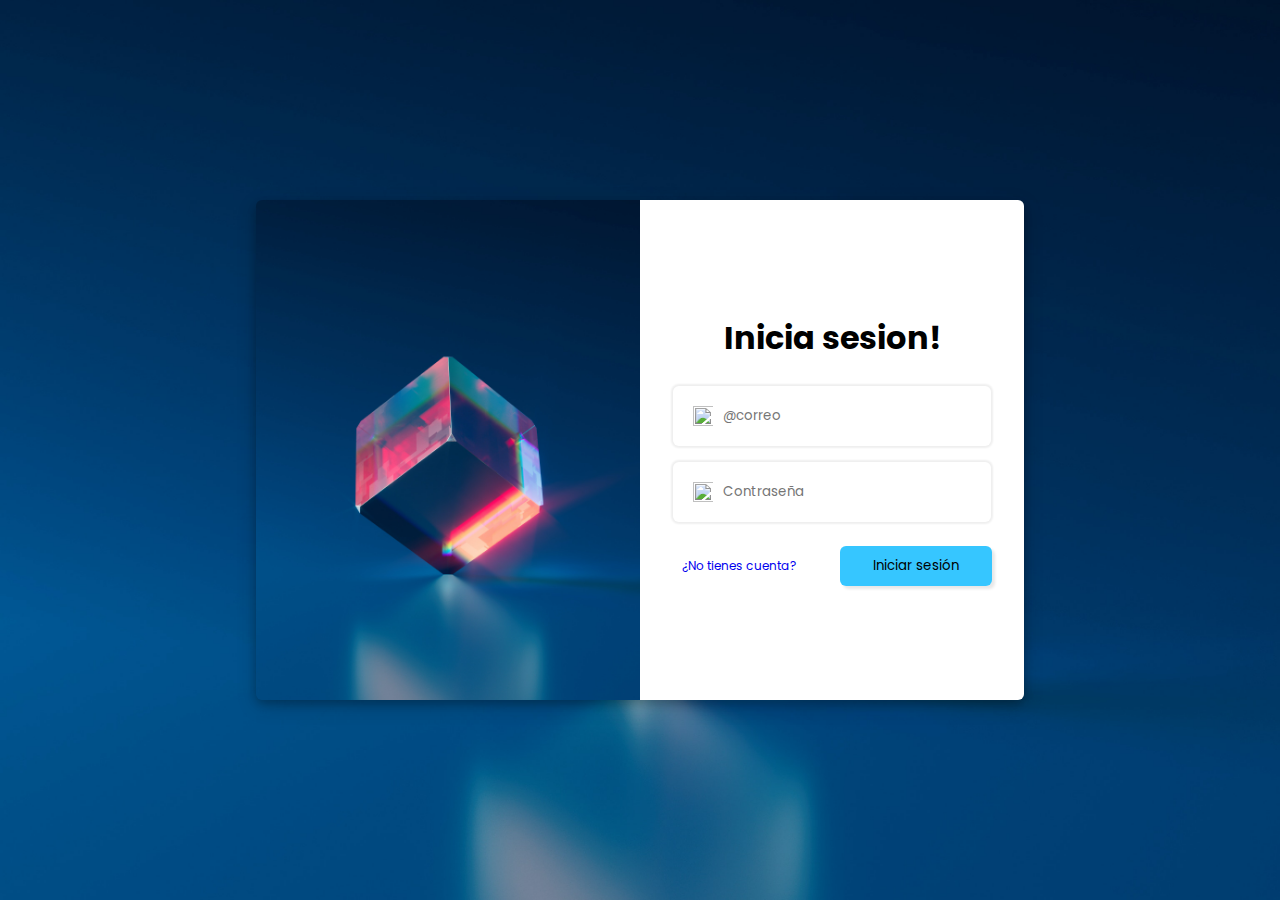
==== src/pages/login.html @ 5f72cad1 "third commi" ====
<!DOCTYPE html>
<html lang="es">
  <head>
    <meta charset="UTF-8" />
    <meta http-equiv="X-UA-Compatible" content="IE=edge" />
    <meta name="viewport" content="width=device-width, initial-scale=1.0" />
    <link rel="stylesheet" href="../styles/loginStyles.css" />
    <link rel="stylesheet" href="../../index.css" />
    <link rel="preconnect" href="https://fonts.googleapis.com" />
    <link rel="preconnect" href="https://fonts.gstatic.com" crossorigin />
    <link
      href="https://fonts.googleapis.com/css2?family=Poppins:wght@200&display=swap"
      rel="stylesheet"
    />
    <link
      rel="stylesheet"
      type="text/css"
      href="https://cdn.jsdelivr.net/npm/toastify-js/src/toastify.min.css"
    />

    <title>Login</title>
  </head>
  <body>
    <div class="container">
      <div class="login__container">
        <div class="backgroun__container">
          <!-- <img
            src="../assets/images/pexels-rostislav-uzunov-5011647.jpg"
            alt="img"
          /> -->
        </div>
        <div class="form__container">
          <form class="form__box">
            <h1>Inicia sesion!</h1>
            <div class="field__container">
              <div class="fields__input__container" id="username_container">
                <div class="icon__container">
                  <img
                    src="https://img.icons8.com/external-kiranshastry-solid-kiranshastry/30/000000/external-user-interface-kiranshastry-solid-kiranshastry-1.png"
                  />
                </div>
                <input
                  name="email"
                  id="email"
                  type="email"
                  placeholder="@correo"
                  required
                />
                <span class="alert_email toogle">Email no valido</span>
              </div>
              <div class="fields__input__container" id="password_container">
                <div class="icon__container">
                  <img
                    src="https://img.icons8.com/material-rounded/40/000000/lock--v1.png"
                  />
                </div>
                <input
                  name="password"
                  id="password"
                  type="password"
                  placeholder="Contraseña"
                  required
                  autocomplete="nickname"
                />
                <span class="alert_pass toogle">contraseña no valido</span>
              </div>
            </div>
            <div class="footer__options">
              <a href="register.html">¿No tienes cuenta?</a>
              <button type="submit" class="btn login__button" id="login">
                Iniciar sesión
              </button>
            </div>
          </form>
        </div>
      </div>
    </div>
    <script src="../js/index.js"></script>
  </body>
</html>
---- src/styles/loginStyles.css ----
.login__container {
  width: 60%;
  height: 500px;
  display: grid;
  grid-template-columns: repeat(2, 1fr);
  justify-content: center;
  align-items: center;
  border-radius: 8px;
  box-shadow: 0 4px 8px 0 rgb(0 0 0 / 20%), 0 6px 20px 0 rgb(0 0 0 / 19%);
  position: relative;
  z-index: 100;
}

.backgroun__container {
  width: 100%;
  height: 100%;
  display: flex;
  justify-content: center;
  align-items: center;
  border-radius: 6px 0 0 6px;
  background: url("../assets/images/pexels-rostislav-uzunov-5011647.jpg")
    no-repeat center center/cover;
  /* background: url("./src/assets/images/pexels-rostislav-uzunov-5011647.jpg")
    no-repeat center center/cover; */
}

.backgroun__container img {
  width: 100%;
  height: 100%;
  border-radius: 6px;
  border-radius: 6px 0 0 6px;
}
.form__container {
  width: 100%;
  height: 100%;
  display: flex;
  justify-content: center;
  align-items: center;
  padding: 15px;
  background: #ffffff;
  border-radius: 0 6px 6px 0;
}
.form__box {
  width: 100%;
  height: 300px;
  display: flex;
  flex-direction: column;
  justify-content: center;
  align-items: center;
  gap: 2rem;
  border-radius: 6px;
  background: #ffffffb7;
  /* box-shadow: 3px 3px 3px rgba(0, 0, 0, 0.356); */
}

.form__box h1 {
  width: 100%;
  text-align: center;
}

.field__container {
  width: 100%;
  height: 40%;
  display: flex;
  flex-direction: column;
  justify-content: center;
  align-items: center;
  gap: 16px;
}
.fields__input__container {
  position: relative;
  width: 90%;
  height: 50%;
  display: flex;
  justify-content: center;
  align-items: center;
  box-shadow: 0 0 2px 2px rgba(0, 0, 0, 0.068);
  padding: 10px;
  border-radius: 6px;
}
.fields__input__container span {
  position: absolute;
  bottom: -16px;
  left: 10px;
  font-size: 11px;
  color: red;
  font-weight: 600;
  transition: all 0.3s;
}
.fields__input__container input {
  width: 100%;
  height: 100%;
  flex: 1;
  border: none;
  outline: none;
  background: #ffffff;
  /* border-bottom: solid 1px rgba(0, 183, 255, 0.336); */
}
.icon__container {
  width: 40px;
  height: 100%;
}
.icon__container img {
  width: 40px;
  height: 100%;
  padding: 10px;
  /* border-bottom: solid 1px rgba(0, 183, 255, 0.336); */
}

.footer__options {
  width: 100%;
  display: grid;
  grid-template-columns: repeat(2, 1fr);
  justify-content: center;
  align-items: center;
  gap: 1rem;
}

.footer__options a {
  width: 100%;
  display: flex;
  justify-content: center;
  align-items: center;
  text-decoration: none;
  font-size: 12px;
}
.footer__options button:hover {
  background: #9a11f2;
  color: #ffffff;
}
.footer__options button {
  width: 90%;
  display: flex;
  justify-content: center;
  align-items: center;
  background: rgba(0, 183, 255, 0.788);
  color: black;
  transition: all 0.3s;
}

.onFocus {
  box-shadow: 0 0 3px 3px rgba(0, 183, 255, 0.253);
}

.invalidField {
  box-shadow: 0 0 2px 2px rgba(236, 5, 5, 0.63);
}
.validField {
  box-shadow: 0 0 2px 2px rgba(5, 236, 63, 0.815);
}

.toogle {
  display: none;
}
#username_container,
#password_container {
  transition: all 0.3s;
}

@media (min-width: 1365px) {
  .login__container {
    width: 1000px;
  }
}

@media (max-width: 1000px) {
  .login__container {
    width: 90%;
  }
  .form__container {
    background: rgba(255, 255, 255, 0.493);
  }
  .form__container {
    border-radius: 6px;
  }
  .fields__input__container {
    background: #ffffff;
  }
  .form__box {
    background: transparent;
  }
}

@media (max-width: 600px) {
  .login__container {
    width: 90%;
    display: flex;
    flex-direction: column;
    justify-content: center;
    align-items: center;
  }
  .backgroun__container {
    display: none;
  }
}
---- index.css ----
* {
  margin: 0;
  padding: 0;
  box-sizing: border-box;
  font-family: "Poppins", sans-serif;
}
body {
  background: url("./src/assets/images/pexels-rostislav-uzunov-5011647.jpg")
    no-repeat center center/cover;
}
.container {
  width: 100%;
  height: 100vh;
  display: flex;
  justify-content: center;
  align-items: center;
  /* background: url("./src/assets/images/pexels-rostislav-uzunov-5011647.jpg")
    no-repeat center center/cover; */
}
.btn {
  cursor: pointer;
  border: none;
  padding: 10px;
  border-radius: 6px;
  box-shadow: 3px 3px 3px rgba(0, 0, 0, 0.096);
}
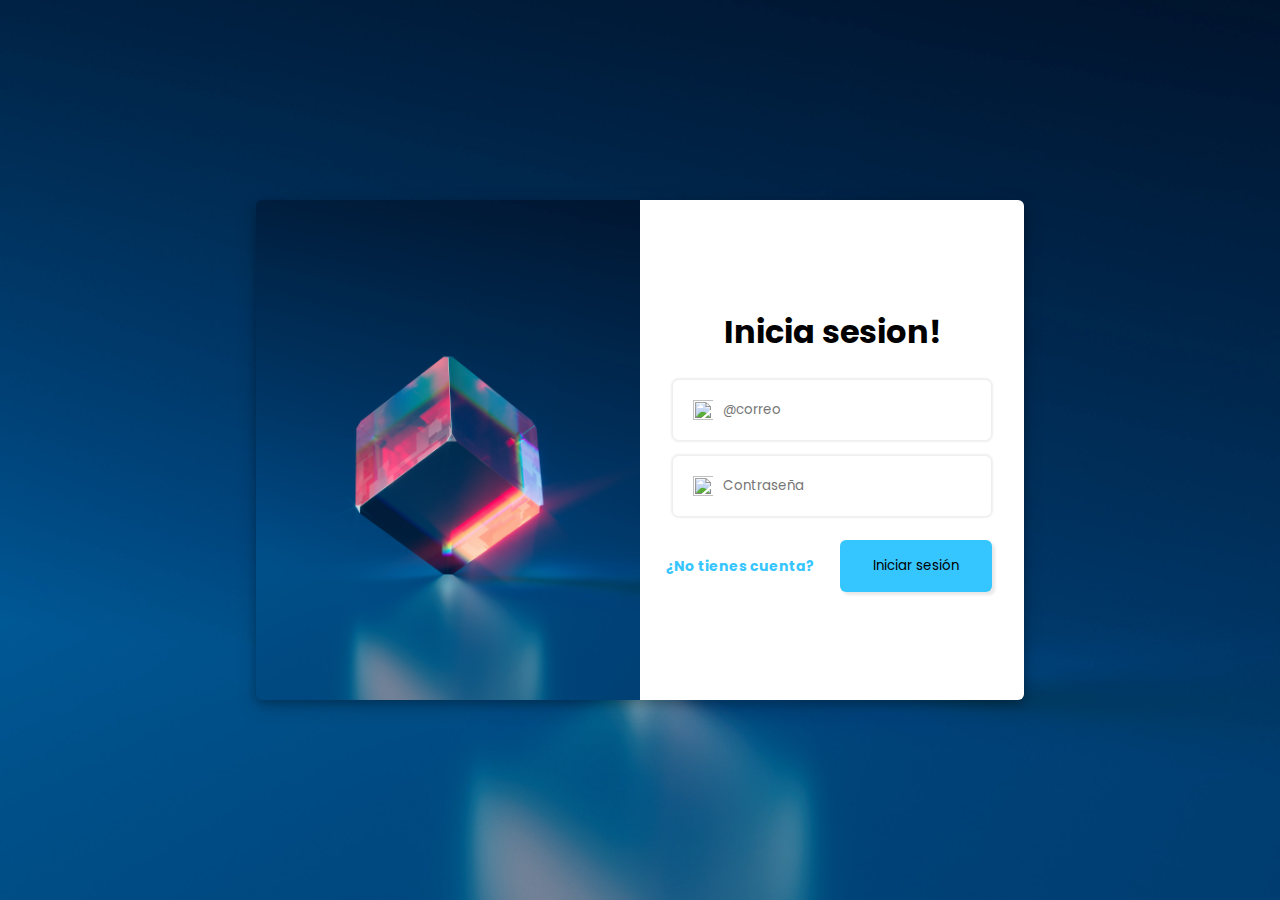
==== commit 77f90e4d: "last update" ====
--- a/src/pages/login.html
+++ b/src/pages/login.html
@@ -75,6 +75,6 @@
         </div>
       </div>
     </div>
-    <script src="../js/index.js"></script>
+    <script src="../js/login.js"></script>
   </body>
 </html>
--- a/src/styles/loginStyles.css
+++ b/src/styles/loginStyles.css
@@ -122,7 +122,9 @@
   justify-content: center;
   align-items: center;
   text-decoration: none;
-  font-size: 12px;
+  font-size: 14px;
+  font-weight: bold;
+  color: #36c5fe;
 }
 .footer__options button:hover {
   background: #9a11f2;
--- a/index.css
+++ b/index.css
@@ -20,7 +20,7 @@
 .btn {
   cursor: pointer;
   border: none;
-  padding: 10px;
+  padding: 16px;
   border-radius: 6px;
   box-shadow: 3px 3px 3px rgba(0, 0, 0, 0.096);
 }
